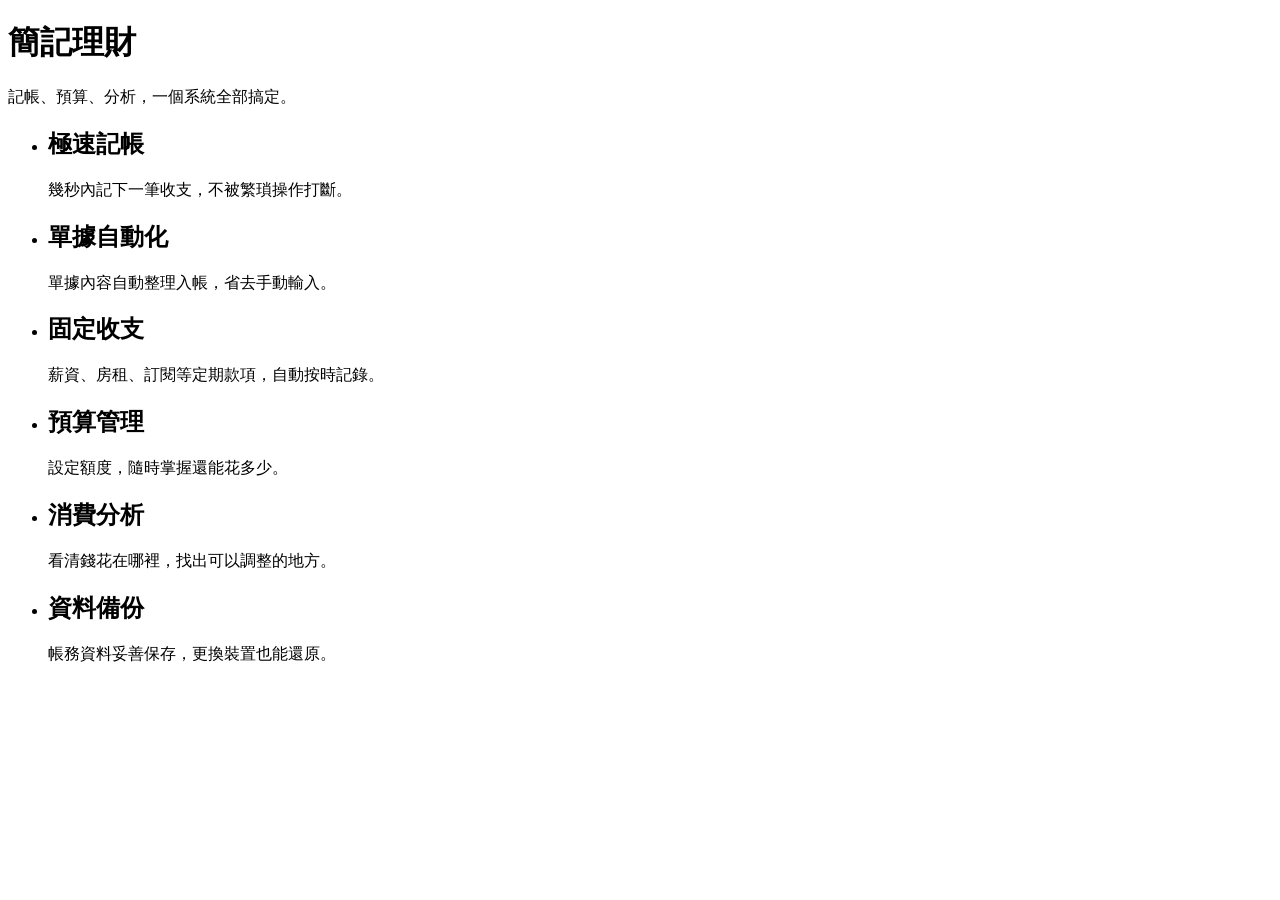
==== index.html @ 2fff20ab "Add initial HTML structure for personal finance system" ====
<!DOCTYPE html>
<html lang="zh-Hant">
<head>
  <meta charset="UTF-8">
  <meta name="viewport" content="width=device-width, initial-scale=1">
  <title>簡記理財｜個人理財系統</title>
  <link rel="stylesheet" href="style.css">
</head>
<body>
  <header class="hero">
    <h1>簡記理財</h1>
    <p class="tagline">記帳、預算、分析，一個系統全部搞定。</p>
  </header>

  <main>
    <ul class="features">
      <li class="feature">
        <h2>極速記帳</h2>
        <p>幾秒內記下一筆收支，不被繁瑣操作打斷。</p>
      </li>
      <li class="feature">
        <h2>單據自動化</h2>
        <p>單據內容自動整理入帳，省去手動輸入。</p>
      </li>
      <li class="feature">
        <h2>固定收支</h2>
        <p>薪資、房租、訂閱等定期款項，自動按時記錄。</p>
      </li>
      <li class="feature">
        <h2>預算管理</h2>
        <p>設定額度，隨時掌握還能花多少。</p>
      </li>
      <li class="feature">
        <h2>消費分析</h2>
        <p>看清錢花在哪裡，找出可以調整的地方。</p>
      </li>
      <li class="feature">
        <h2>資料備份</h2>
        <p>帳務資料妥善保存，更換裝置也能還原。</p>
      </li>
    </ul>
  </main>

  <script>
    // 之後的 JavaScript 寫在這裡
  </script>
</body>
</html>
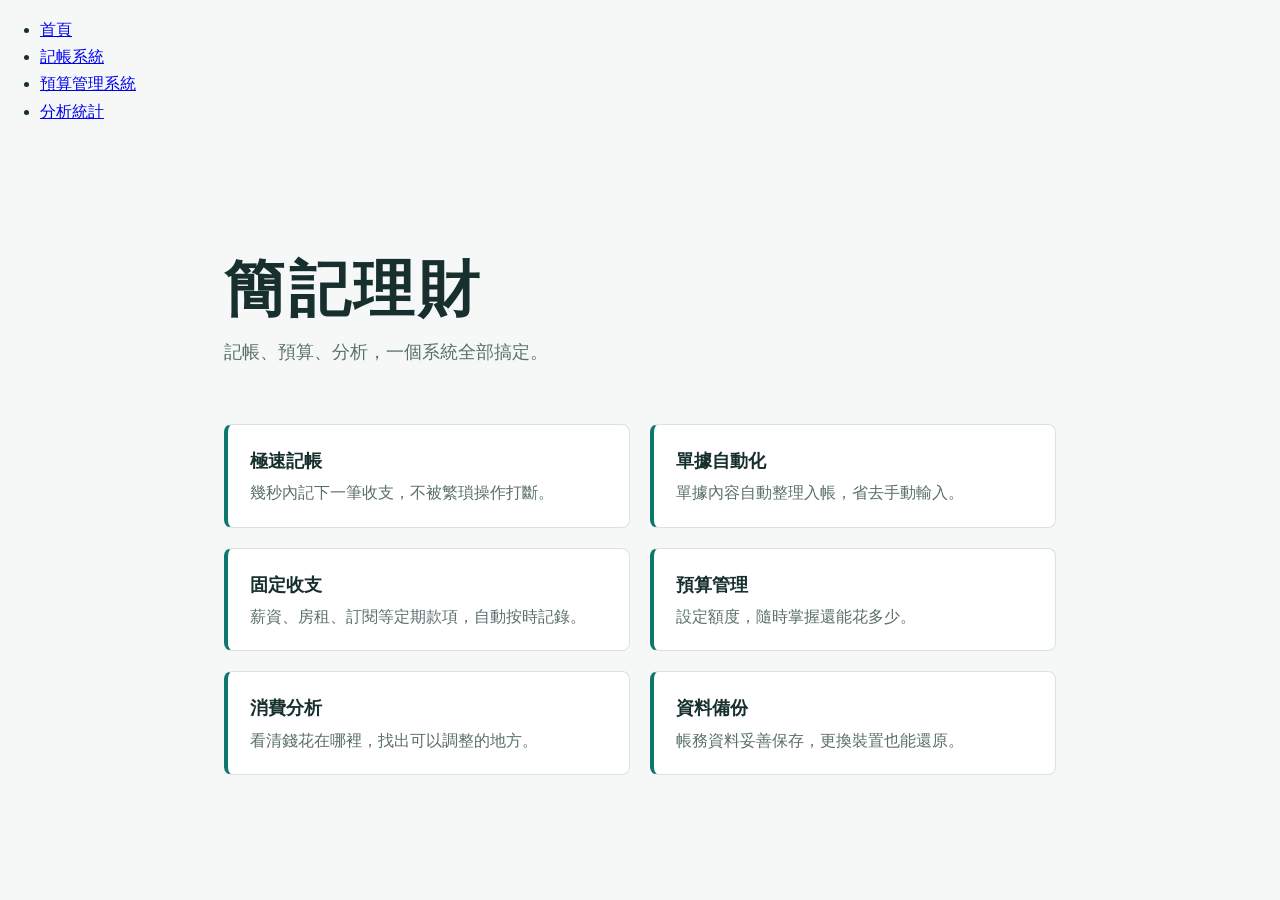
==== commit f30d4a88: "Update index.html 增加四個標籤頁，這個為首頁" ====
--- a/index.html
+++ b/index.html
@@ -3,10 +3,19 @@
 <head>
   <meta charset="UTF-8">
   <meta name="viewport" content="width=device-width, initial-scale=1">
-  <title>簡記理財｜個人理財系統</title>
+  <title>首頁｜簡記理財</title>
   <link rel="stylesheet" href="style.css">
 </head>
 <body>
+  <nav class="nav" aria-label="主選單">
+    <ul>
+      <li><a href="index.html" aria-current="page">首頁</a></li>
+      <li><a href="record.html">記帳系統</a></li>
+      <li><a href="budget.html">預算管理系統</a></li>
+      <li><a href="analysis.html">分析統計</a></li>
+    </ul>
+  </nav>
+
   <header class="hero">
     <h1>簡記理財</h1>
     <p class="tagline">記帳、預算、分析，一個系統全部搞定。</p>
--- a/style.css
+++ b/style.css
@@ -0,0 +1,104 @@
+:root {
+  --bg: #f5f8f7;
+  --surface: #ffffff;
+  --ink: #17302d;
+  --muted: #5a6f6c;
+  --line: #d9e3e0;
+  --accent: #0f766e;
+}
+
+@media (prefers-color-scheme: dark) {
+  :root {
+    --bg: #101a19;
+    --surface: #172423;
+    --ink: #e6efed;
+    --muted: #9bb0ad;
+    --line: #2a3b39;
+    --accent: #4fd1c0;
+  }
+}
+
+* {
+  box-sizing: border-box;
+}
+
+html {
+  -webkit-text-size-adjust: 100%;
+}
+
+body {
+  margin: 0;
+  background: var(--bg);
+  color: var(--ink);
+  font-family: -apple-system, BlinkMacSystemFont, "Noto Sans TC", "PingFang TC",
+    "Microsoft JhengHei", sans-serif;
+  line-height: 1.7;
+}
+
+.hero,
+main {
+  max-width: 880px;
+  margin: 0 auto;
+  padding-left: 24px;
+  padding-right: 24px;
+}
+
+.hero {
+  padding-top: 72px;
+  padding-bottom: 40px;
+}
+
+.hero h1 {
+  margin: 0 0 12px;
+  font-size: clamp(2.4rem, 9vw, 3.8rem);
+  font-weight: 700;
+  letter-spacing: 0.06em;
+  line-height: 1.2;
+}
+
+.tagline {
+  margin: 0;
+  font-size: 1.1rem;
+  color: var(--muted);
+}
+
+.features {
+  list-style: none;
+  margin: 0;
+  padding: 0 0 72px;
+  display: grid;
+  grid-template-columns: 1fr;
+  gap: 16px;
+}
+
+.feature {
+  background: var(--surface);
+  border: 1px solid var(--line);
+  border-left: 4px solid var(--accent);
+  border-radius: 8px;
+  padding: 20px 22px;
+}
+
+.feature h2 {
+  margin: 0 0 4px;
+  font-size: 1.15rem;
+  font-weight: 600;
+}
+
+.feature p {
+  margin: 0;
+  color: var(--muted);
+  font-size: 0.98rem;
+}
+
+@media (min-width: 640px) {
+  .hero {
+    padding-top: 112px;
+    padding-bottom: 56px;
+  }
+
+  .features {
+    grid-template-columns: 1fr 1fr;
+    gap: 20px;
+  }
+}
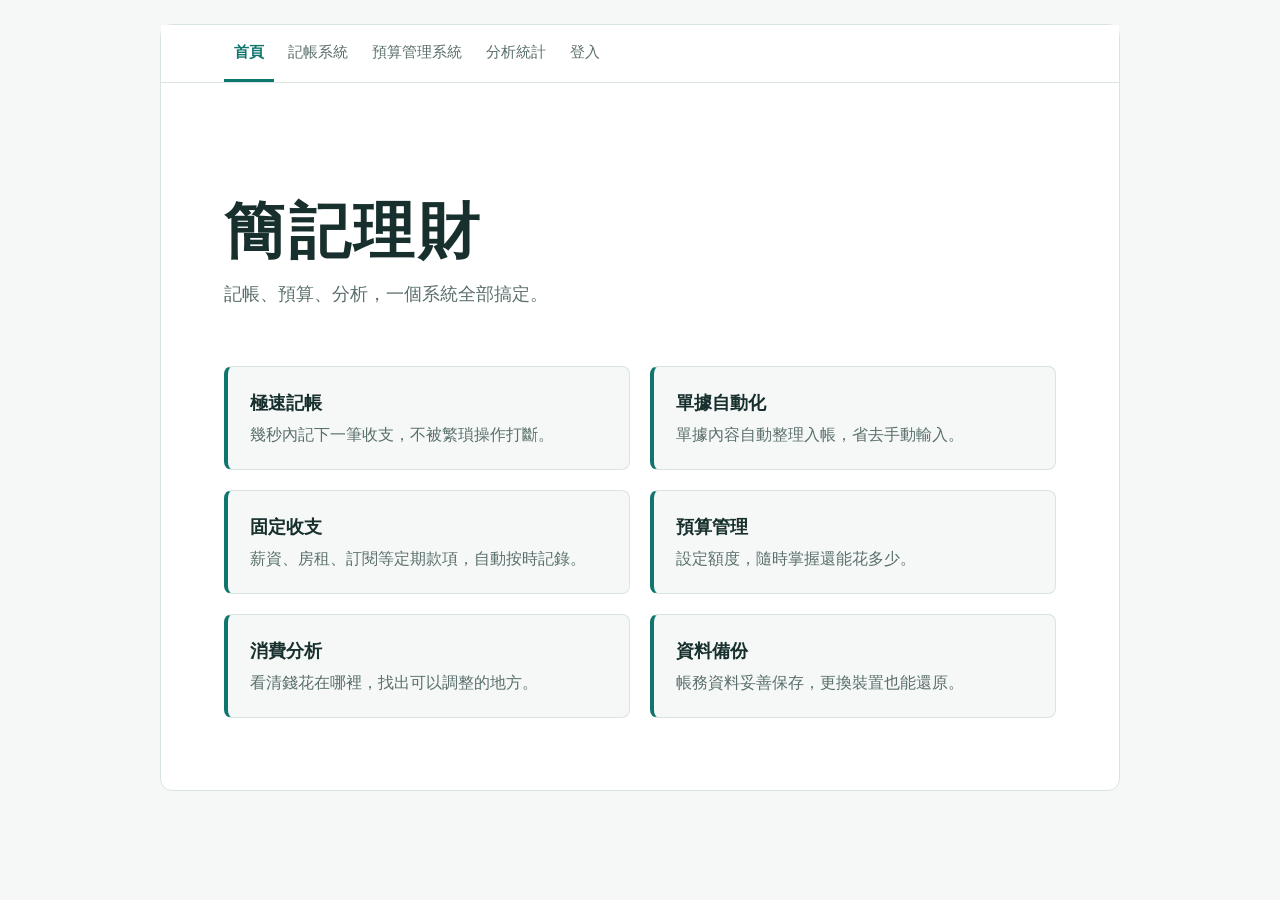
==== commit a6fab4a1: "Implement user authentication in index.html Added authentication link and session management for use" ====
--- a/index.html
+++ b/index.html
@@ -13,6 +13,7 @@
       <li><a href="record.html">記帳系統</a></li>
       <li><a href="budget.html">預算管理系統</a></li>
       <li><a href="analysis.html">分析統計</a></li>
+      <li class="nav-auth"><a href="login.html" id="auth-link">登入</a></li>
     </ul>
   </nav>
 
@@ -51,7 +52,42 @@
   </main>
 
   <script>
-    // 之後的 JavaScript 寫在這裡
+    // 請填入你的 Supabase Project URL 與 anon key（不要放 service_role key）
+    const SUPABASE_URL = "https://pugvmbvzzmyrequecdzq.supabase.co";
+    const SUPABASE_ANON_KEY = "sb_publishable_QtxxUQ6FXAftG3uLoHcKhA_JP1rJoMs";
+    const SESSION_KEY = "sb_session";
+
+    const authLink = document.getElementById("auth-link");
+
+    function getSession() {
+      try {
+        return JSON.parse(localStorage.getItem(SESSION_KEY));
+      } catch (e) {
+        return null;
+      }
+    }
+
+    // 已登入時，導覽列的「登入」改成「登出」
+    if (getSession()) {
+      authLink.textContent = "登出";
+      authLink.addEventListener("click", async function (event) {
+        event.preventDefault();
+        const session = getSession();
+        try {
+          await fetch(SUPABASE_URL + "/auth/v1/logout?scope=local", {
+            method: "POST",
+            headers: {
+              apikey: SUPABASE_ANON_KEY,
+              Authorization: "Bearer " + session.access_token
+            }
+          });
+        } catch (e) {}
+        try {
+          localStorage.removeItem(SESSION_KEY);
+        } catch (e) {}
+        location.href = "login.html";
+      });
+    }
   </script>
 </body>
 </html>
--- a/style.css
+++ b/style.css
@@ -24,15 +24,61 @@
 
 html {
   -webkit-text-size-adjust: 100%;
+  background: var(--bg);
 }
 
 body {
-  margin: 0;
-  background: var(--bg);
+  width: calc(100% - 48px);
+  max-width: 960px;
+  margin: 24px auto;
+  overflow: hidden;
+  background: var(--surface);
+  border: 1px solid var(--line);
+  border-radius: 12px;
   color: var(--ink);
   font-family: -apple-system, BlinkMacSystemFont, "Noto Sans TC", "PingFang TC",
     "Microsoft JhengHei", sans-serif;
   line-height: 1.7;
+}
+
+.nav {
+  background: var(--surface);
+  border-bottom: 1px solid var(--line);
+  overflow-x: auto;
+}
+
+.nav ul {
+  list-style: none;
+  margin: 0 auto;
+  padding: 0 12px;
+  max-width: 880px;
+  display: flex;
+  gap: 4px;
+}
+
+.nav a {
+  display: block;
+  padding: 14px 10px;
+  white-space: nowrap;
+  font-size: 0.95rem;
+  color: var(--muted);
+  text-decoration: none;
+  border-bottom: 3px solid transparent;
+}
+
+.nav a:hover {
+  color: var(--ink);
+}
+
+.nav a[aria-current="page"] {
+  color: var(--accent);
+  font-weight: 600;
+  border-bottom-color: var(--accent);
+}
+
+.nav a:focus-visible {
+  outline: 2px solid var(--accent);
+  outline-offset: -2px;
 }
 
 .hero,
@@ -46,6 +92,11 @@
 .hero {
   padding-top: 72px;
   padding-bottom: 40px;
+}
+
+.page-title {
+  padding-top: 48px;
+  padding-bottom: 48px;
 }
 
 .hero h1 {
@@ -72,7 +123,7 @@
 }
 
 .feature {
-  background: var(--surface);
+  background: var(--bg);
   border: 1px solid var(--line);
   border-left: 4px solid var(--accent);
   border-radius: 8px;
@@ -97,8 +148,143 @@
     padding-bottom: 56px;
   }
 
+  .page-title {
+    padding-top: 64px;
+    padding-bottom: 64px;
+  }
+
+  .nav ul {
+    padding: 0 24px;
+  }
+
   .features {
     grid-template-columns: 1fr 1fr;
     gap: 20px;
   }
 }
+
+/* 記帳表單 */
+.form {
+  background: var(--bg);
+  border: 1px solid var(--line);
+  border-radius: 8px;
+  padding: 24px 22px;
+  margin-bottom: 72px;
+  max-width: 480px;
+}
+
+.form h2 {
+  margin: 0 0 20px;
+  font-size: 1.15rem;
+  font-weight: 600;
+}
+
+.field {
+  margin-bottom: 18px;
+}
+
+.field label {
+  display: block;
+  margin-bottom: 6px;
+  font-size: 0.95rem;
+  color: var(--muted);
+}
+
+.field input,
+.field select {
+  width: 100%;
+  padding: 11px 12px;
+  font: inherit;
+  font-size: 1rem; /* 16px 以上，避免 iOS 聚焦時自動放大 */
+  color: var(--ink);
+  background: var(--surface);
+  border: 1px solid var(--line);
+  border-radius: 6px;
+}
+
+.field input:focus-visible,
+.field select:focus-visible,
+.btn:focus-visible {
+  outline: 2px solid var(--accent);
+  outline-offset: 1px;
+}
+
+.btn {
+  width: 100%;
+  padding: 12px;
+  font: inherit;
+  font-weight: 600;
+  color: #fff;
+  background: var(--accent);
+  border: 0;
+  border-radius: 6px;
+  cursor: pointer;
+}
+
+@media (prefers-color-scheme: dark) {
+  .btn {
+    color: #0b1514;
+  }
+}
+
+.status {
+  min-height: 1.7em;
+  margin: 12px 0 0;
+  font-size: 0.95rem;
+  color: var(--accent);
+}
+
+.status.error {
+  color: #c0392b;
+}
+
+/* 記帳列表 */
+.table-wrap {
+  margin-bottom: 72px;
+  overflow-x: auto;
+  background: var(--bg);
+  border: 1px solid var(--line);
+  border-radius: 8px;
+}
+
+.records {
+  width: 100%;
+  border-collapse: collapse;
+  font-size: 0.95rem;
+}
+
+.records th,
+.records td {
+  padding: 12px 14px;
+  text-align: left;
+  border-bottom: 1px solid var(--line);
+}
+
+.records th {
+  font-size: 0.85rem;
+  font-weight: 600;
+  color: var(--muted);
+  white-space: nowrap;
+}
+
+.records tbody tr:last-child td {
+  border-bottom: 0;
+}
+
+.records td:first-child {
+  white-space: nowrap;
+}
+
+.records .num {
+  text-align: right;
+  font-variant-numeric: tabular-nums;
+  white-space: nowrap;
+}
+
+@media (max-width: 479px) {
+  .records th,
+  .records td {
+    padding: 10px 8px;
+    font-size: 0.9rem;
+  }
+}
